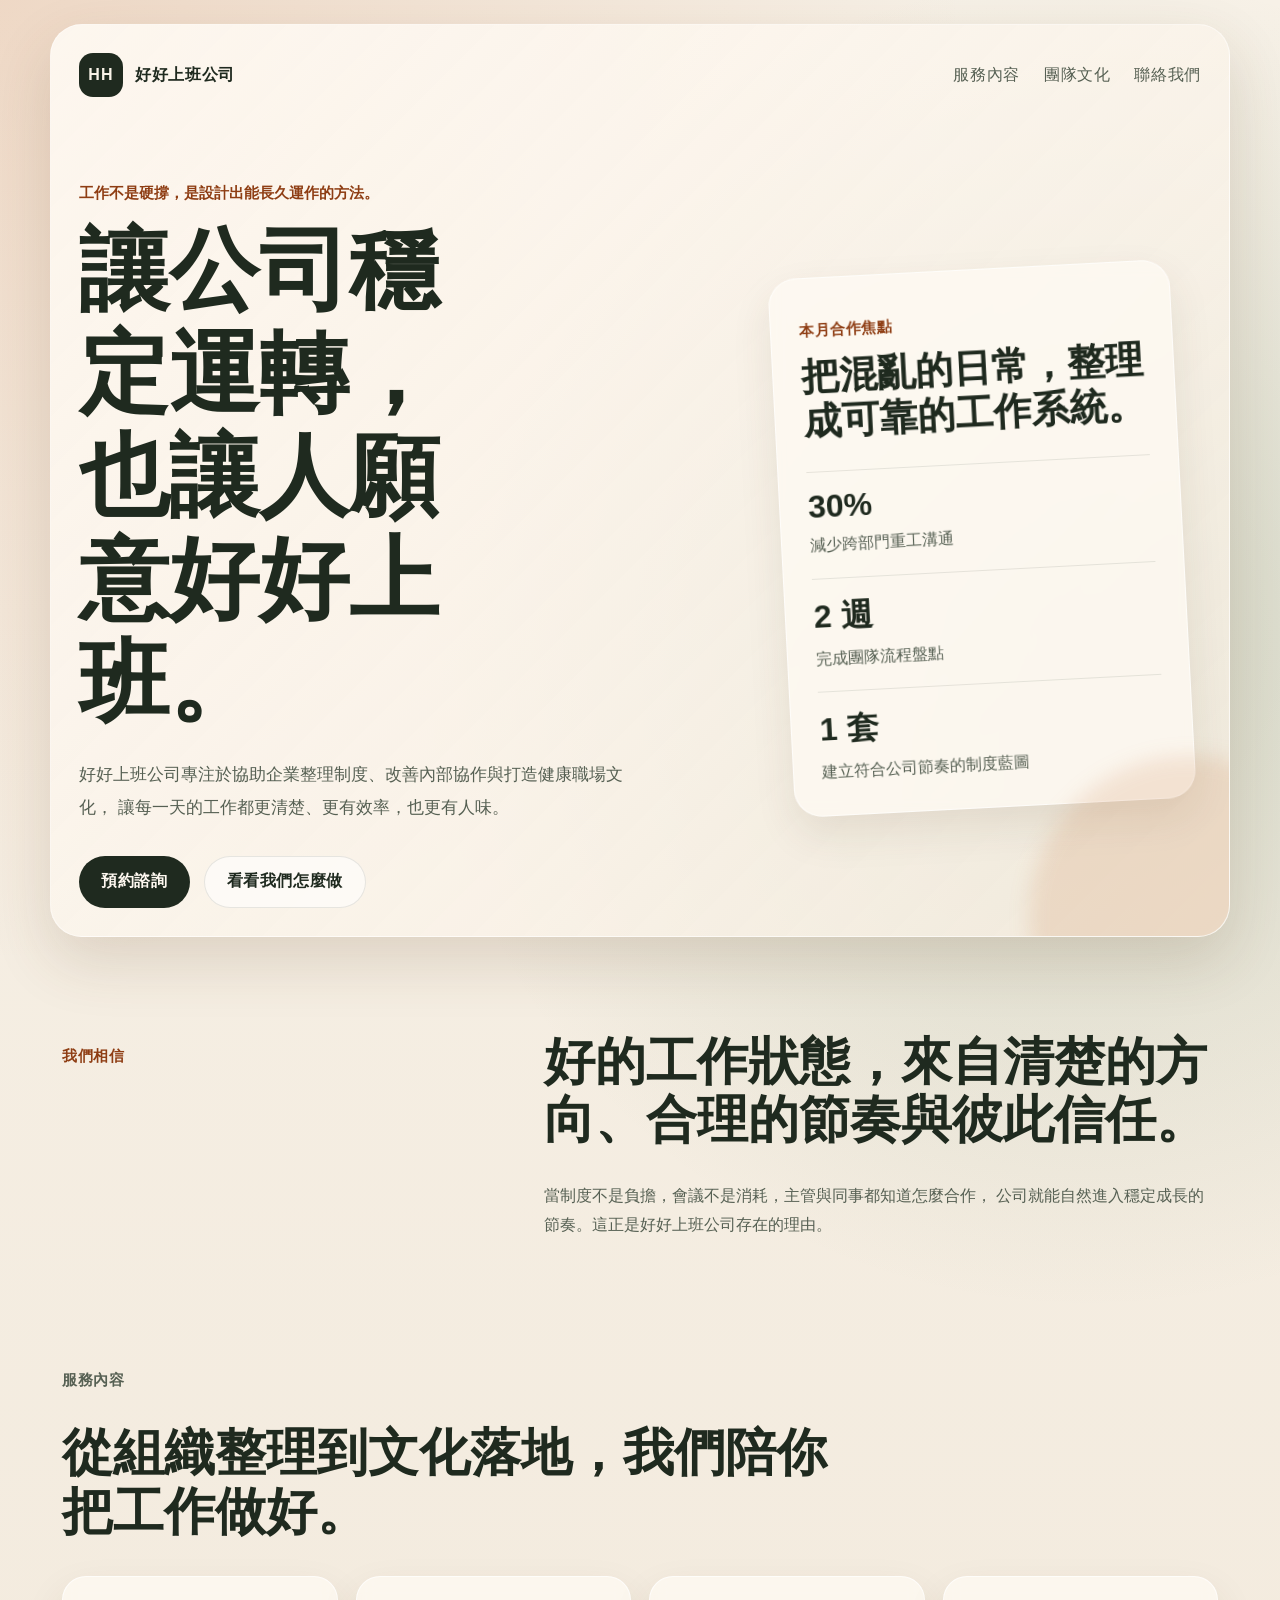
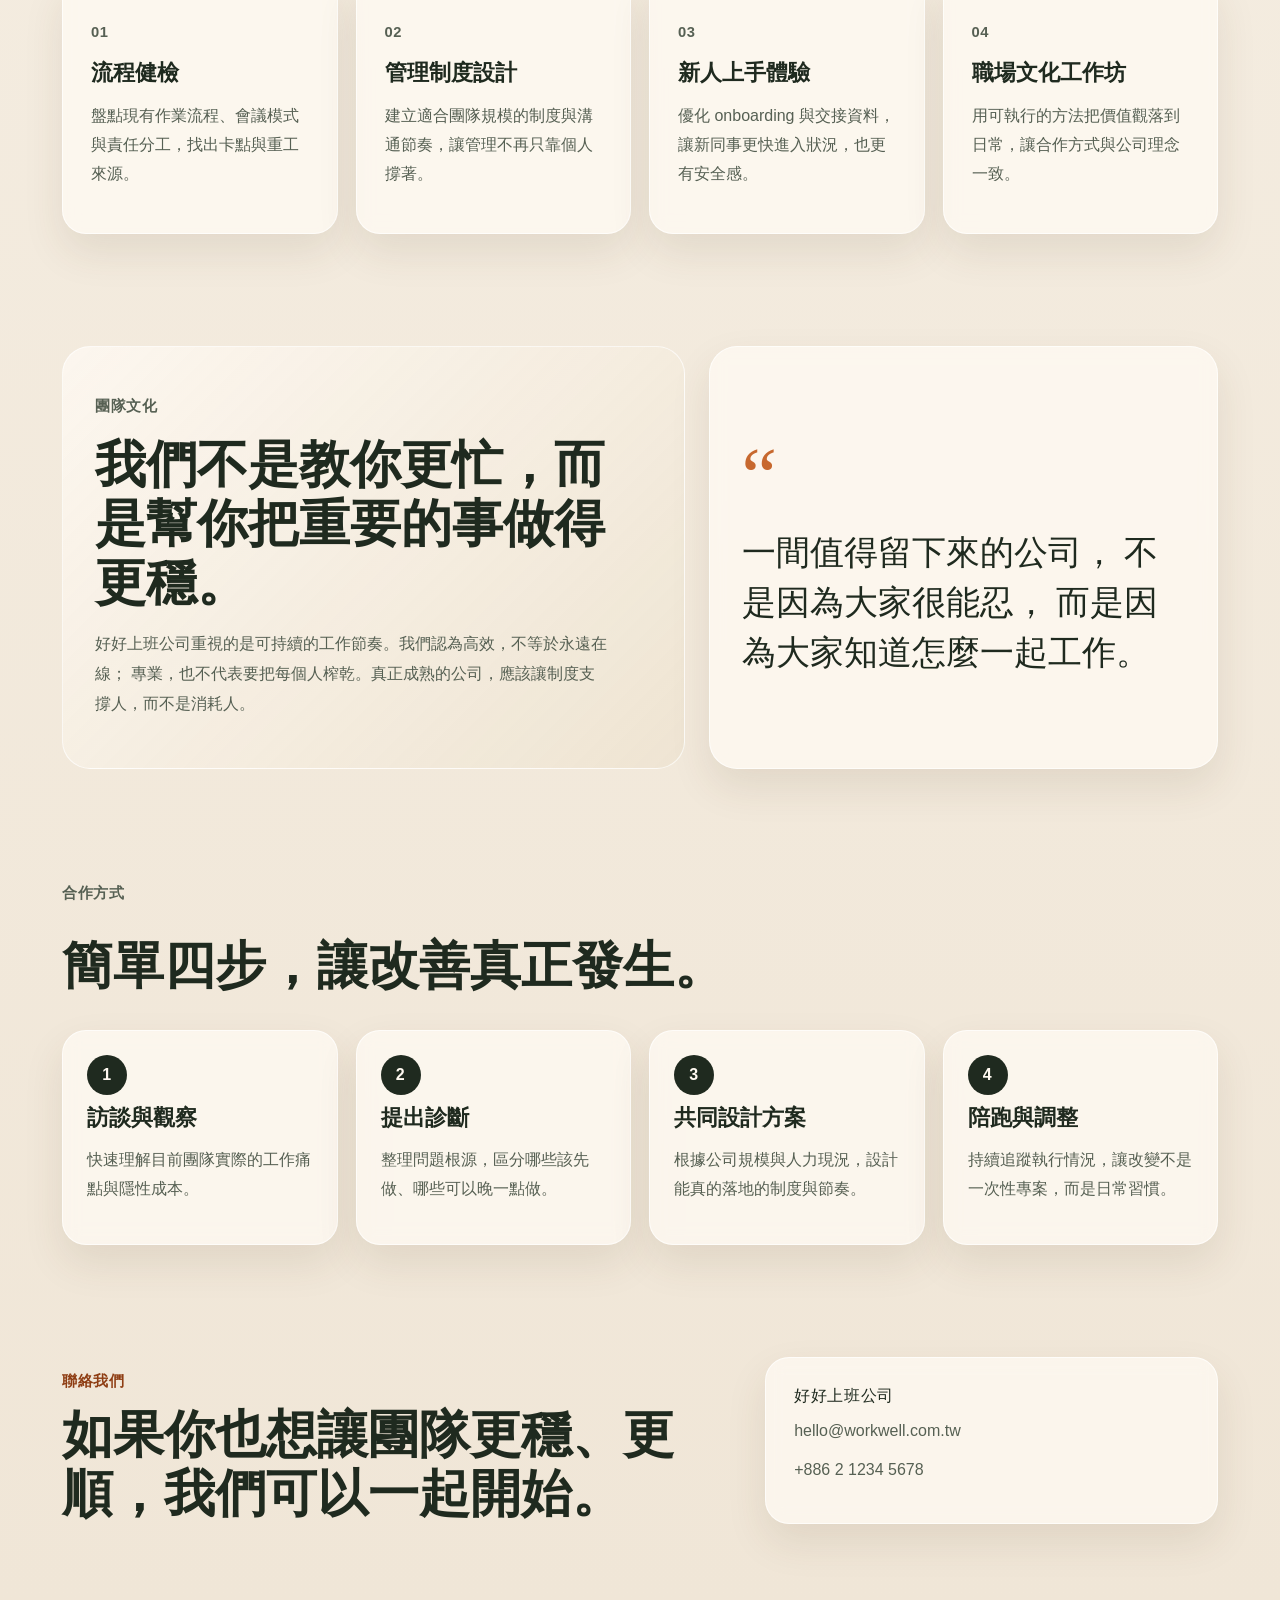
==== index.html @ 4775ba1b "Add company landing page" ====
<!DOCTYPE html>
<html lang="zh-Hant">
<head>
  <meta charset="UTF-8">
  <meta name="viewport" content="width=device-width, initial-scale=1.0">
  <title>好好上班公司</title>
  <meta
    name="description"
    content="好好上班公司是一間協助團隊建立穩定節奏、清楚流程與健康文化的工作設計公司。"
  >
  <link rel="stylesheet" href="styles.css">
</head>
<body>
  <div class="page-shell">
    <header class="hero">
      <nav class="topbar">
        <div class="brand">
          <span class="brand-mark">HH</span>
          <span class="brand-text">好好上班公司</span>
        </div>
        <div class="nav-links">
          <a href="#services">服務內容</a>
          <a href="#culture">團隊文化</a>
          <a href="#contact">聯絡我們</a>
        </div>
      </nav>

      <section class="hero-grid">
        <div class="hero-copy">
          <p class="eyebrow reveal">工作不是硬撐，是設計出能長久運作的方法。</p>
          <h1 class="reveal">讓公司穩定運轉，也讓人願意好好上班。</h1>
          <p class="hero-description reveal">
            好好上班公司專注於協助企業整理制度、改善內部協作與打造健康職場文化，
            讓每一天的工作都更清楚、更有效率，也更有人味。
          </p>
          <div class="hero-actions reveal">
            <a class="button button-primary" href="#contact">預約諮詢</a>
            <a class="button button-secondary" href="#services">看看我們怎麼做</a>
          </div>
        </div>

        <div class="hero-panel reveal">
          <div class="panel-card">
            <p class="panel-label">本月合作焦點</p>
            <h2>把混亂的日常，整理成可靠的工作系統。</h2>
            <ul class="metric-list">
              <li>
                <strong>30%</strong>
                <span>減少跨部門重工溝通</span>
              </li>
              <li>
                <strong>2 週</strong>
                <span>完成團隊流程盤點</span>
              </li>
              <li>
                <strong>1 套</strong>
                <span>建立符合公司節奏的制度藍圖</span>
              </li>
            </ul>
          </div>
        </div>
      </section>
    </header>

    <main>
      <section class="section intro reveal">
        <p class="section-tag">我們相信</p>
        <div class="section-heading">
          <h2>好的工作狀態，來自清楚的方向、合理的節奏與彼此信任。</h2>
          <p>
            當制度不是負擔，會議不是消耗，主管與同事都知道怎麼合作，
            公司就能自然進入穩定成長的節奏。這正是好好上班公司存在的理由。
          </p>
        </div>
      </section>

      <section class="section" id="services">
        <div class="section-heading reveal">
          <p class="section-tag">服務內容</p>
          <h2>從組織整理到文化落地，我們陪你把工作做好。</h2>
        </div>
        <div class="card-grid">
          <article class="info-card reveal">
            <p class="card-index">01</p>
            <h3>流程健檢</h3>
            <p>盤點現有作業流程、會議模式與責任分工，找出卡點與重工來源。</p>
          </article>
          <article class="info-card reveal">
            <p class="card-index">02</p>
            <h3>管理制度設計</h3>
            <p>建立適合團隊規模的制度與溝通節奏，讓管理不再只靠個人撐著。</p>
          </article>
          <article class="info-card reveal">
            <p class="card-index">03</p>
            <h3>新人上手體驗</h3>
            <p>優化 onboarding 與交接資料，讓新同事更快進入狀況，也更有安全感。</p>
          </article>
          <article class="info-card reveal">
            <p class="card-index">04</p>
            <h3>職場文化工作坊</h3>
            <p>用可執行的方法把價值觀落到日常，讓合作方式與公司理念一致。</p>
          </article>
        </div>
      </section>

      <section class="section feature-section" id="culture">
        <div class="feature-layout">
          <div class="feature-copy reveal">
            <p class="section-tag">團隊文化</p>
            <h2>我們不是教你更忙，而是幫你把重要的事做得更穩。</h2>
            <p>
              好好上班公司重視的是可持續的工作節奏。我們認為高效，不等於永遠在線；
              專業，也不代表要把每個人榨乾。真正成熟的公司，應該讓制度支撐人，而不是消耗人。
            </p>
          </div>
          <div class="quote-card reveal">
            <p class="quote-mark">“</p>
            <p class="quote-text">
              一間值得留下來的公司，
              不是因為大家很能忍，
              而是因為大家知道怎麼一起工作。
            </p>
          </div>
        </div>
      </section>

      <section class="section">
        <div class="section-heading reveal">
          <p class="section-tag">合作方式</p>
          <h2>簡單四步，讓改善真正發生。</h2>
        </div>
        <div class="timeline">
          <div class="timeline-item reveal">
            <span>1</span>
            <h3>訪談與觀察</h3>
            <p>快速理解目前團隊實際的工作痛點與隱性成本。</p>
          </div>
          <div class="timeline-item reveal">
            <span>2</span>
            <h3>提出診斷</h3>
            <p>整理問題根源，區分哪些該先做、哪些可以晚一點做。</p>
          </div>
          <div class="timeline-item reveal">
            <span>3</span>
            <h3>共同設計方案</h3>
            <p>根據公司規模與人力現況，設計能真的落地的制度與節奏。</p>
          </div>
          <div class="timeline-item reveal">
            <span>4</span>
            <h3>陪跑與調整</h3>
            <p>持續追蹤執行情況，讓改變不是一次性專案，而是日常習慣。</p>
          </div>
        </div>
      </section>
    </main>

    <footer class="footer reveal" id="contact">
      <div>
        <p class="section-tag">聯絡我們</p>
        <h2>如果你也想讓團隊更穩、更順，我們可以一起開始。</h2>
      </div>
      <div class="contact-card">
        <p>好好上班公司</p>
        <a href="mailto:hello@workwell.com.tw">hello@workwell.com.tw</a>
        <a href="tel:+886212345678">+886 2 1234 5678</a>
      </div>
    </footer>
  </div>

  <script src="script.js"></script>
</body>
</html>
---- styles.css ----
:root {
  --bg: #f5efe4;
  --bg-soft: #efe4d2;
  --surface: rgba(255, 251, 244, 0.72);
  --surface-strong: #fff9f1;
  --ink: #1f2a1f;
  --muted: #566053;
  --accent: #c7682e;
  --accent-deep: #8e3d13;
  --line: rgba(31, 42, 31, 0.1);
  --shadow: 0 24px 60px rgba(92, 62, 29, 0.16);
}

* {
  box-sizing: border-box;
}

html {
  scroll-behavior: smooth;
}

body {
  margin: 0;
  font-family: "Microsoft JhengHei", "PingFang TC", sans-serif;
  color: var(--ink);
  background:
    radial-gradient(circle at top left, rgba(199, 104, 46, 0.18), transparent 28%),
    radial-gradient(circle at 85% 20%, rgba(87, 125, 88, 0.22), transparent 24%),
    linear-gradient(180deg, #f7f1e7 0%, #f0e6d7 100%);
}

a {
  color: inherit;
  text-decoration: none;
}

.page-shell {
  width: min(1180px, calc(100% - 32px));
  margin: 24px auto;
}

.hero,
.section,
.footer {
  position: relative;
}

.hero {
  min-height: 100vh;
  padding: 28px;
  border: 1px solid rgba(255, 255, 255, 0.5);
  border-radius: 32px;
  background: linear-gradient(135deg, rgba(255, 250, 244, 0.88), rgba(247, 238, 225, 0.72));
  box-shadow: var(--shadow);
  overflow: hidden;
}

.hero::after {
  content: "";
  position: absolute;
  inset: auto -120px -140px auto;
  width: 320px;
  height: 320px;
  border-radius: 50%;
  background: rgba(199, 104, 46, 0.14);
  filter: blur(10px);
}

.topbar {
  display: flex;
  justify-content: space-between;
  align-items: center;
  gap: 16px;
  margin-bottom: 72px;
}

.brand {
  display: inline-flex;
  align-items: center;
  gap: 12px;
  font-weight: 800;
}

.brand-mark {
  display: inline-grid;
  place-items: center;
  width: 44px;
  height: 44px;
  border-radius: 14px;
  background: var(--ink);
  color: #f9f3e8;
  letter-spacing: 0.08em;
}

.brand-text,
.nav-links a,
.button,
.panel-label,
.section-tag,
.card-index,
.timeline-item span,
.contact-card p {
  letter-spacing: 0.04em;
}

.nav-links {
  display: inline-flex;
  gap: 24px;
  color: var(--muted);
  font-weight: 500;
}

.hero-grid {
  display: grid;
  grid-template-columns: minmax(0, 1.2fr) minmax(320px, 0.8fr);
  gap: 28px;
  align-items: center;
}

.eyebrow,
.section-tag,
.panel-label,
.card-index {
  color: var(--accent-deep);
  font-weight: 700;
  font-size: 0.92rem;
  text-transform: uppercase;
}

h1,
h2,
h3 {
  margin: 0;
  line-height: 1.15;
}

h1,
h2 {
  font-family: "PMingLiU", "Songti TC", serif;
}

h1 {
  max-width: 10ch;
  margin-top: 16px;
  font-size: clamp(3rem, 7vw, 5.8rem);
}

.hero-description {
  max-width: 34rem;
  margin: 24px 0 0;
  font-size: 1.08rem;
  line-height: 1.9;
  color: var(--muted);
}

.hero-actions {
  display: flex;
  flex-wrap: wrap;
  gap: 14px;
  margin-top: 32px;
}

.button {
  display: inline-flex;
  align-items: center;
  justify-content: center;
  min-height: 52px;
  padding: 0 22px;
  border-radius: 999px;
  font-weight: 700;
}

.button-primary {
  background: var(--ink);
  color: #fff9f1;
}

.button-secondary {
  border: 1px solid var(--line);
  background: rgba(255, 255, 255, 0.58);
}

.hero-panel {
  padding: 18px;
}

.panel-card,
.info-card,
.quote-card,
.contact-card,
.timeline-item {
  background: var(--surface);
  backdrop-filter: blur(8px);
  border: 1px solid rgba(255, 255, 255, 0.7);
  box-shadow: 0 18px 40px rgba(77, 55, 29, 0.1);
}

.panel-card {
  padding: 28px;
  border-radius: 28px;
  transform: rotate(-3deg);
}

.panel-card h2 {
  margin-top: 10px;
  font-size: clamp(1.8rem, 3vw, 2.5rem);
}

.metric-list {
  display: grid;
  gap: 18px;
  margin: 28px 0 0;
  padding: 0;
  list-style: none;
}

.metric-list li {
  display: grid;
  gap: 6px;
  padding-top: 16px;
  border-top: 1px solid var(--line);
}

.metric-list strong {
  font-size: 2rem;
}

.metric-list span,
.section-heading p,
.info-card p,
.timeline-item p,
.contact-card a {
  color: var(--muted);
  line-height: 1.8;
}

.section {
  padding: 96px 12px 0;
}

.intro {
  display: grid;
  grid-template-columns: 0.8fr 1.2fr;
  gap: 32px;
  align-items: start;
}

.section-heading {
  display: grid;
  gap: 16px;
  max-width: 780px;
}

.section-heading h2,
.feature-copy h2,
.footer h2 {
  font-size: clamp(2rem, 4vw, 3.4rem);
}

.card-grid {
  display: grid;
  grid-template-columns: repeat(4, minmax(0, 1fr));
  gap: 18px;
  margin-top: 34px;
}

.info-card {
  padding: 28px;
  border-radius: 24px;
}

.info-card h3,
.timeline-item h3 {
  margin: 10px 0 12px;
  font-size: 1.4rem;
}

.feature-section {
  padding-top: 112px;
}

.feature-layout {
  display: grid;
  grid-template-columns: 1.1fr 0.9fr;
  gap: 24px;
  align-items: stretch;
}

.feature-copy,
.quote-card {
  padding: 32px;
  border-radius: 28px;
}

.feature-copy {
  background: linear-gradient(135deg, rgba(255, 250, 244, 0.76), rgba(238, 228, 210, 0.96));
  border: 1px solid rgba(255, 255, 255, 0.7);
}

.feature-copy p {
  max-width: 32rem;
  color: var(--muted);
  line-height: 1.9;
}

.quote-card {
  display: flex;
  flex-direction: column;
  justify-content: center;
}

.quote-mark {
  margin: 0;
  font-family: "PMingLiU", "Songti TC", serif;
  font-size: 5rem;
  line-height: 1;
  color: var(--accent);
}

.quote-text {
  margin: 12px 0 0;
  font-family: "PMingLiU", "Songti TC", serif;
  font-size: clamp(1.4rem, 3vw, 2.1rem);
  line-height: 1.5;
}

.timeline {
  display: grid;
  grid-template-columns: repeat(4, minmax(0, 1fr));
  gap: 18px;
  margin-top: 34px;
}

.timeline-item {
  padding: 24px;
  border-radius: 24px;
}

.timeline-item span {
  display: inline-grid;
  place-items: center;
  width: 40px;
  height: 40px;
  border-radius: 50%;
  background: var(--ink);
  color: #fff9f1;
  font-weight: 800;
}

.footer {
  display: grid;
  grid-template-columns: 1.2fr 0.8fr;
  gap: 24px;
  align-items: end;
  padding: 112px 12px 56px;
}

.contact-card {
  padding: 28px;
  border-radius: 24px;
}

.contact-card p,
.contact-card a {
  display: block;
  margin: 0 0 10px;
}

.reveal {
  opacity: 0;
  transform: translateY(24px);
  transition: opacity 0.7s ease, transform 0.7s ease;
}

.reveal.is-visible {
  opacity: 1;
  transform: translateY(0);
}

@media (max-width: 980px) {
  .hero-grid,
  .intro,
  .feature-layout,
  .footer,
  .card-grid,
  .timeline {
    grid-template-columns: 1fr;
  }

  .hero {
    min-height: auto;
  }

  .panel-card {
    transform: none;
  }
}

@media (max-width: 640px) {
  .page-shell {
    width: min(100% - 20px, 1180px);
    margin: 10px auto;
  }

  .hero {
    padding: 20px;
    border-radius: 24px;
  }

  .topbar {
    flex-direction: column;
    align-items: flex-start;
    margin-bottom: 48px;
  }

  .nav-links {
    flex-wrap: wrap;
    gap: 14px;
  }

  .section,
  .footer {
    padding-top: 72px;
  }

  .feature-copy,
  .quote-card,
  .info-card,
  .timeline-item,
  .contact-card,
  .panel-card {
    padding: 22px;
  }
}
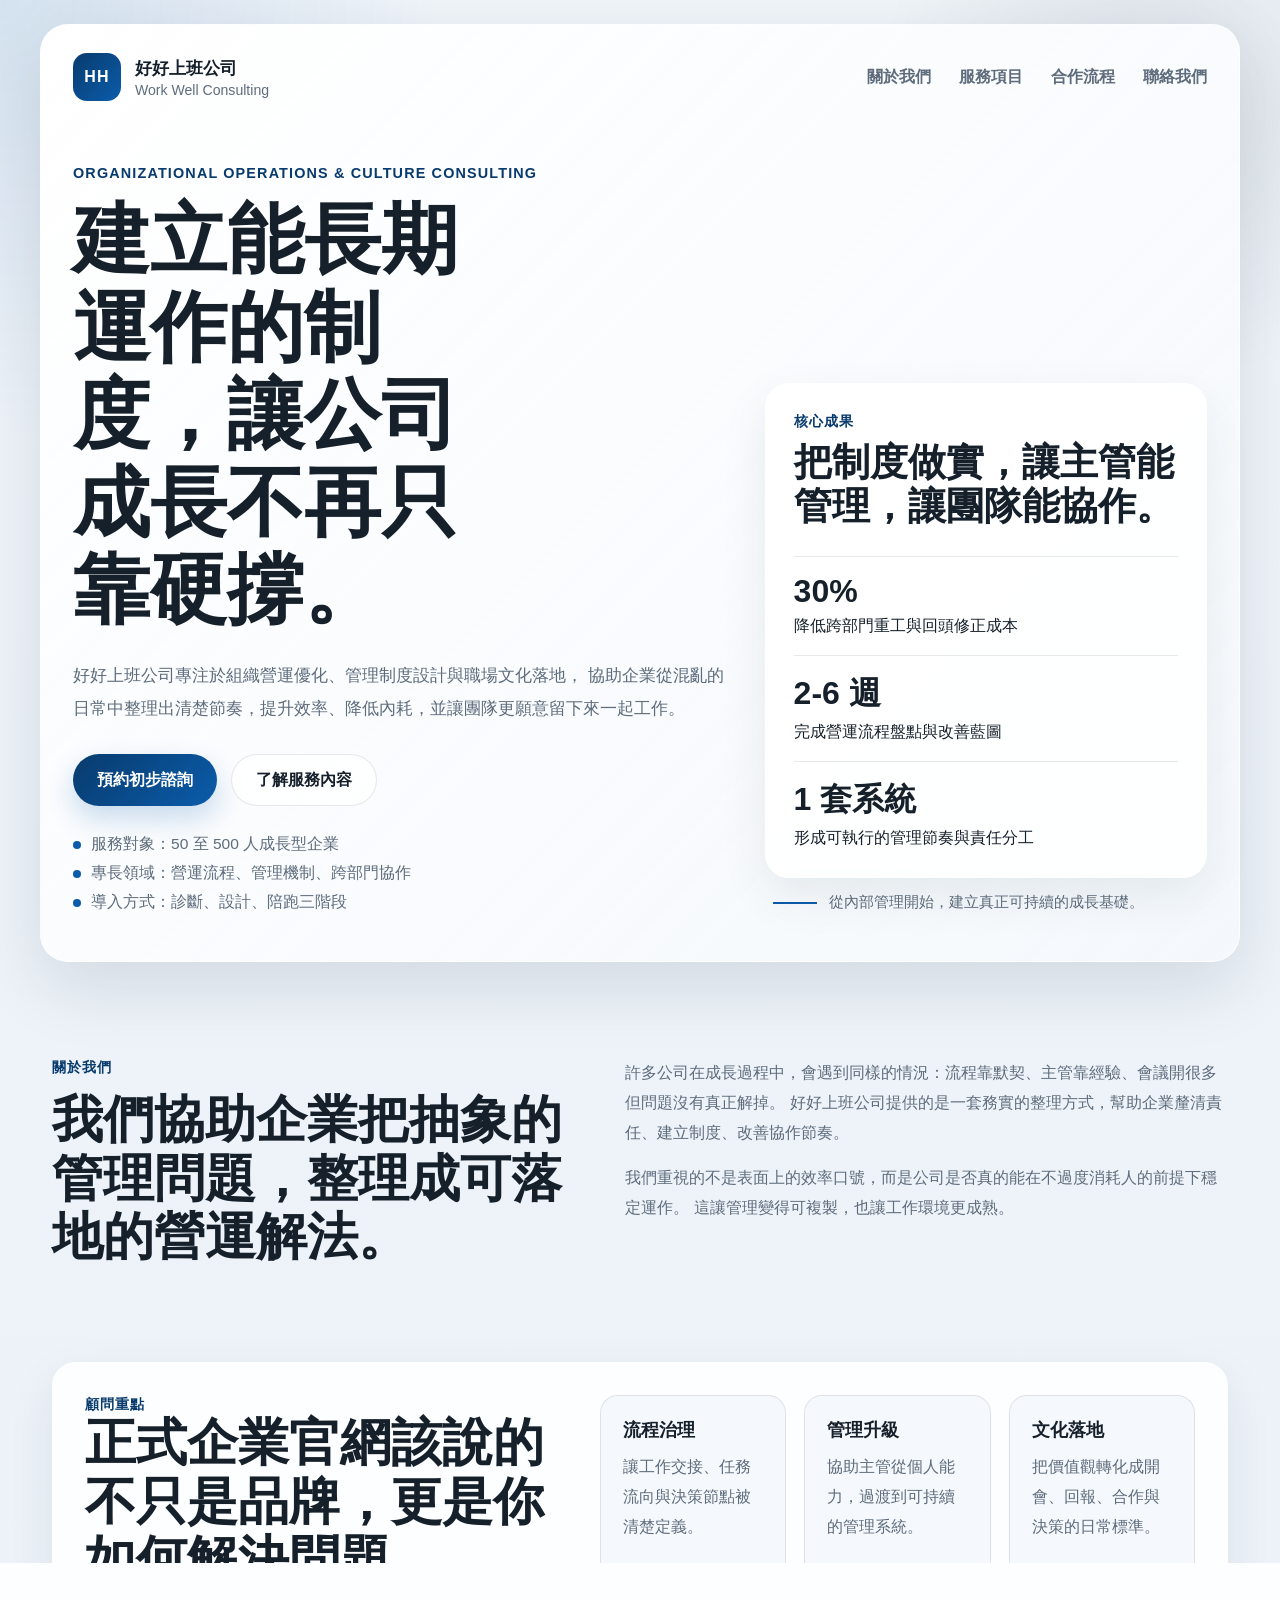
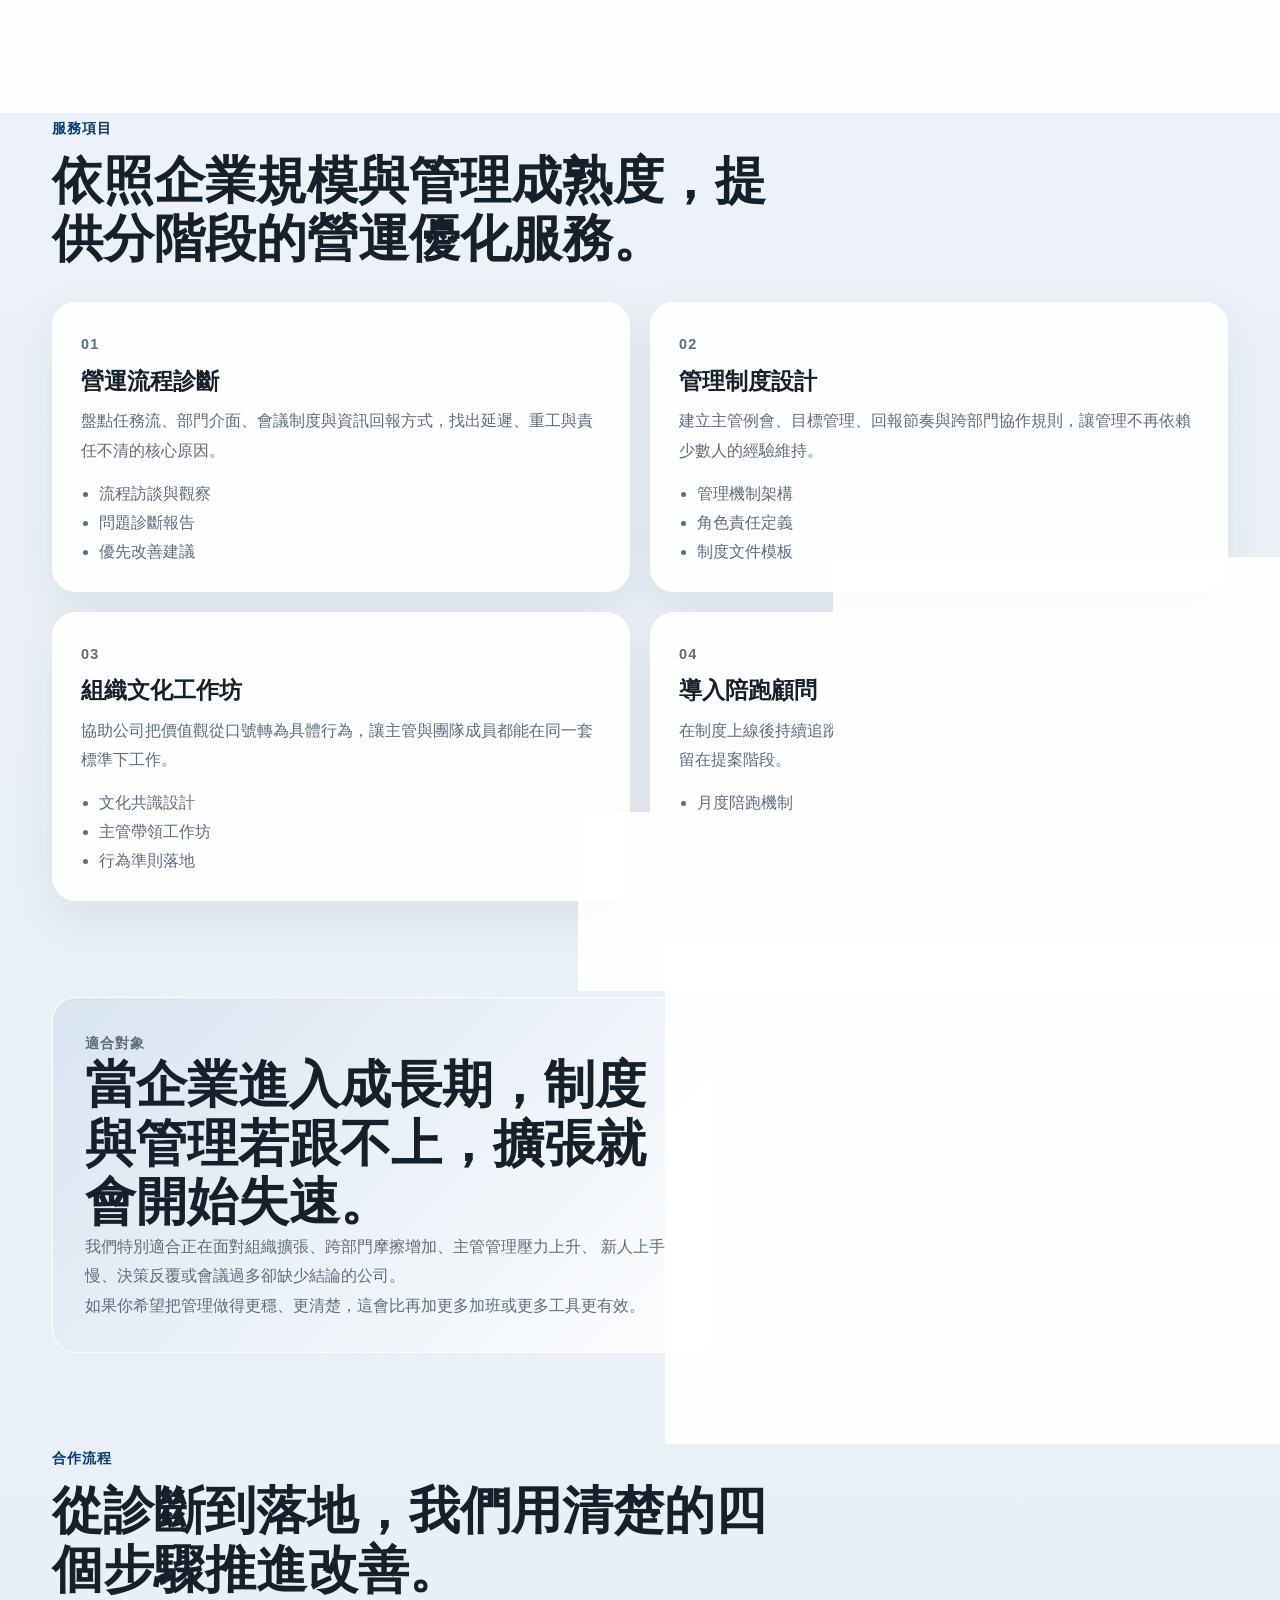
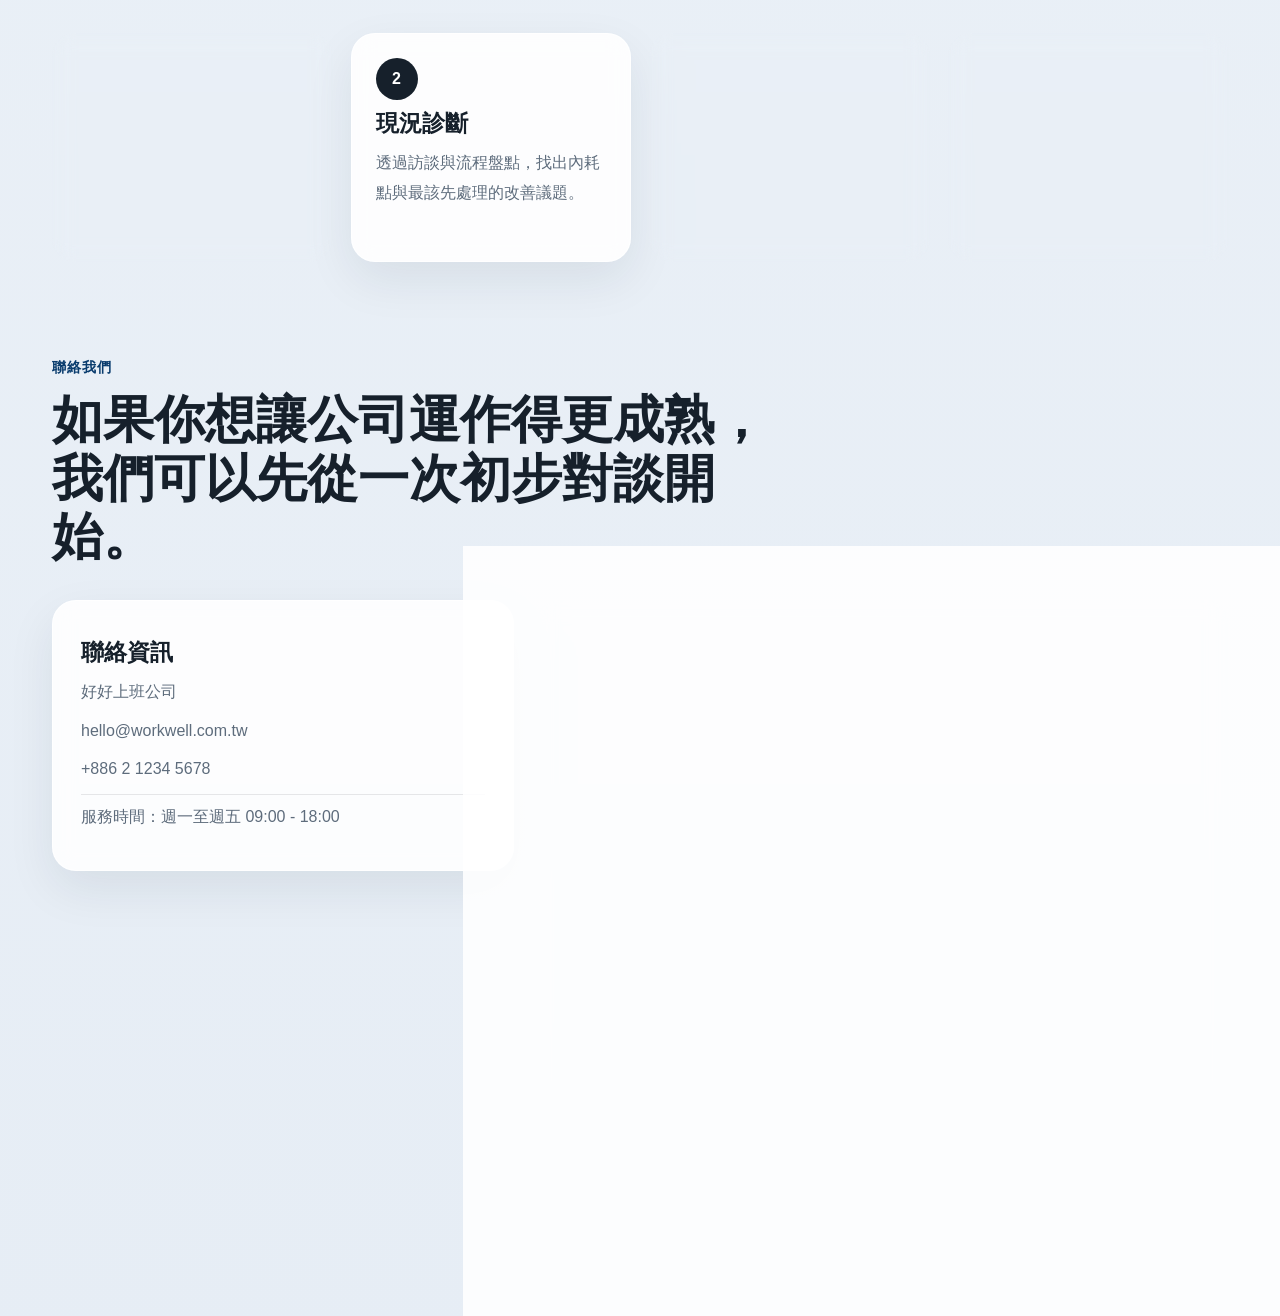
==== commit c507827d: "Refresh corporate site design and add contact form" ====
--- a/index.html
+++ b/index.html
@@ -3,168 +3,279 @@
 <head>
   <meta charset="UTF-8">
   <meta name="viewport" content="width=device-width, initial-scale=1.0">
-  <title>好好上班公司</title>
+  <title>好好上班公司 | 組織營運與職場文化顧問</title>
   <meta
     name="description"
-    content="好好上班公司是一間協助團隊建立穩定節奏、清楚流程與健康文化的工作設計公司。"
+    content="好好上班公司協助企業優化流程管理、主管制度與職場文化，建立穩定、清楚且可持續成長的工作系統。"
   >
   <link rel="stylesheet" href="styles.css">
 </head>
 <body>
+  <div class="site-bg"></div>
   <div class="page-shell">
     <header class="hero">
       <nav class="topbar">
-        <div class="brand">
+        <a class="brand" href="#top" aria-label="好好上班公司首頁">
           <span class="brand-mark">HH</span>
-          <span class="brand-text">好好上班公司</span>
-        </div>
+          <span class="brand-group">
+            <strong>好好上班公司</strong>
+            <span>Work Well Consulting</span>
+          </span>
+        </a>
         <div class="nav-links">
-          <a href="#services">服務內容</a>
-          <a href="#culture">團隊文化</a>
+          <a href="#about">關於我們</a>
+          <a href="#services">服務項目</a>
+          <a href="#approach">合作流程</a>
           <a href="#contact">聯絡我們</a>
         </div>
       </nav>
 
-      <section class="hero-grid">
+      <section class="hero-grid" id="top">
         <div class="hero-copy">
-          <p class="eyebrow reveal">工作不是硬撐，是設計出能長久運作的方法。</p>
-          <h1 class="reveal">讓公司穩定運轉，也讓人願意好好上班。</h1>
+          <p class="eyebrow reveal">Organizational Operations & Culture Consulting</p>
+          <h1 class="reveal">建立能長期運作的制度，讓公司成長不再只靠硬撐。</h1>
           <p class="hero-description reveal">
-            好好上班公司專注於協助企業整理制度、改善內部協作與打造健康職場文化，
-            讓每一天的工作都更清楚、更有效率，也更有人味。
+            好好上班公司專注於組織營運優化、管理制度設計與職場文化落地，
+            協助企業從混亂的日常中整理出清楚節奏，提升效率、降低內耗，並讓團隊更願意留下來一起工作。
           </p>
           <div class="hero-actions reveal">
-            <a class="button button-primary" href="#contact">預約諮詢</a>
-            <a class="button button-secondary" href="#services">看看我們怎麼做</a>
-          </div>
-        </div>
-
-        <div class="hero-panel reveal">
+            <a class="button button-primary" href="#contact">預約初步諮詢</a>
+            <a class="button button-secondary" href="#services">了解服務內容</a>
+          </div>
+          <ul class="hero-highlights reveal">
+            <li>服務對象：50 至 500 人成長型企業</li>
+            <li>專長領域：營運流程、管理機制、跨部門協作</li>
+            <li>導入方式：診斷、設計、陪跑三階段</li>
+          </ul>
+        </div>
+
+        <aside class="hero-panel reveal" aria-label="關鍵成果">
           <div class="panel-card">
-            <p class="panel-label">本月合作焦點</p>
-            <h2>把混亂的日常，整理成可靠的工作系統。</h2>
-            <ul class="metric-list">
-              <li>
+            <p class="panel-label">核心成果</p>
+            <h2>把制度做實，讓主管能管理，讓團隊能協作。</h2>
+            <div class="metric-list">
+              <div>
                 <strong>30%</strong>
-                <span>減少跨部門重工溝通</span>
-              </li>
-              <li>
-                <strong>2 週</strong>
-                <span>完成團隊流程盤點</span>
-              </li>
-              <li>
-                <strong>1 套</strong>
-                <span>建立符合公司節奏的制度藍圖</span>
-              </li>
-            </ul>
-          </div>
-        </div>
+                <span>降低跨部門重工與回頭修正成本</span>
+              </div>
+              <div>
+                <strong>2-6 週</strong>
+                <span>完成營運流程盤點與改善藍圖</span>
+              </div>
+              <div>
+                <strong>1 套系統</strong>
+                <span>形成可執行的管理節奏與責任分工</span>
+              </div>
+            </div>
+          </div>
+          <div class="panel-note">
+            <span></span>
+            <p>從內部管理開始，建立真正可持續的成長基礎。</p>
+          </div>
+        </aside>
       </section>
     </header>
 
     <main>
-      <section class="section intro reveal">
-        <p class="section-tag">我們相信</p>
-        <div class="section-heading">
-          <h2>好的工作狀態，來自清楚的方向、合理的節奏與彼此信任。</h2>
+      <section class="section intro" id="about">
+        <div class="section-heading reveal">
+          <p class="section-tag">關於我們</p>
+          <h2>我們協助企業把抽象的管理問題，整理成可落地的營運解法。</h2>
+        </div>
+        <div class="intro-copy reveal">
           <p>
-            當制度不是負擔，會議不是消耗，主管與同事都知道怎麼合作，
-            公司就能自然進入穩定成長的節奏。這正是好好上班公司存在的理由。
+            許多公司在成長過程中，會遇到同樣的情況：流程靠默契、主管靠經驗、會議開很多但問題沒有真正解掉。
+            好好上班公司提供的是一套務實的整理方式，幫助企業釐清責任、建立制度、改善協作節奏。
           </p>
+          <p>
+            我們重視的不是表面上的效率口號，而是公司是否真的能在不過度消耗人的前提下穩定運作。
+            這讓管理變得可複製，也讓工作環境更成熟。
+          </p>
+        </div>
+      </section>
+
+      <section class="section stats-section reveal">
+        <div class="stats-card">
+          <div>
+            <p class="section-tag">顧問重點</p>
+            <h2>正式企業官網該說的不只是品牌，更是你如何解決問題。</h2>
+          </div>
+          <div class="stats-grid">
+            <article>
+              <strong>流程治理</strong>
+              <p>讓工作交接、任務流向與決策節點被清楚定義。</p>
+            </article>
+            <article>
+              <strong>管理升級</strong>
+              <p>協助主管從個人能力，過渡到可持續的管理系統。</p>
+            </article>
+            <article>
+              <strong>文化落地</strong>
+              <p>把價值觀轉化成開會、回報、合作與決策的日常標準。</p>
+            </article>
+          </div>
         </div>
       </section>
 
       <section class="section" id="services">
         <div class="section-heading reveal">
-          <p class="section-tag">服務內容</p>
-          <h2>從組織整理到文化落地，我們陪你把工作做好。</h2>
-        </div>
-        <div class="card-grid">
-          <article class="info-card reveal">
+          <p class="section-tag">服務項目</p>
+          <h2>依照企業規模與管理成熟度，提供分階段的營運優化服務。</h2>
+        </div>
+        <div class="service-grid">
+          <article class="service-card reveal">
             <p class="card-index">01</p>
-            <h3>流程健檢</h3>
-            <p>盤點現有作業流程、會議模式與責任分工，找出卡點與重工來源。</p>
-          </article>
-          <article class="info-card reveal">
+            <h3>營運流程診斷</h3>
+            <p>盤點任務流、部門介面、會議制度與資訊回報方式，找出延遲、重工與責任不清的核心原因。</p>
+            <ul>
+              <li>流程訪談與觀察</li>
+              <li>問題診斷報告</li>
+              <li>優先改善建議</li>
+            </ul>
+          </article>
+          <article class="service-card reveal">
             <p class="card-index">02</p>
             <h3>管理制度設計</h3>
-            <p>建立適合團隊規模的制度與溝通節奏，讓管理不再只靠個人撐著。</p>
-          </article>
-          <article class="info-card reveal">
+            <p>建立主管例會、目標管理、回報節奏與跨部門協作規則，讓管理不再依賴少數人的經驗維持。</p>
+            <ul>
+              <li>管理機制架構</li>
+              <li>角色責任定義</li>
+              <li>制度文件模板</li>
+            </ul>
+          </article>
+          <article class="service-card reveal">
             <p class="card-index">03</p>
-            <h3>新人上手體驗</h3>
-            <p>優化 onboarding 與交接資料，讓新同事更快進入狀況，也更有安全感。</p>
-          </article>
-          <article class="info-card reveal">
+            <h3>組織文化工作坊</h3>
+            <p>協助公司把價值觀從口號轉為具體行為，讓主管與團隊成員都能在同一套標準下工作。</p>
+            <ul>
+              <li>文化共識設計</li>
+              <li>主管帶領工作坊</li>
+              <li>行為準則落地</li>
+            </ul>
+          </article>
+          <article class="service-card reveal">
             <p class="card-index">04</p>
-            <h3>職場文化工作坊</h3>
-            <p>用可執行的方法把價值觀落到日常，讓合作方式與公司理念一致。</p>
-          </article>
-        </div>
-      </section>
-
-      <section class="section feature-section" id="culture">
-        <div class="feature-layout">
-          <div class="feature-copy reveal">
-            <p class="section-tag">團隊文化</p>
-            <h2>我們不是教你更忙，而是幫你把重要的事做得更穩。</h2>
+            <h3>導入陪跑顧問</h3>
+            <p>在制度上線後持續追蹤執行狀況，協助團隊修正實作落差，避免改善只停留在提案階段。</p>
+            <ul>
+              <li>月度陪跑機制</li>
+              <li>執行追蹤檢視</li>
+              <li>改善方案迭代</li>
+            </ul>
+          </article>
+        </div>
+      </section>
+
+      <section class="section leadership-section">
+        <div class="leadership-layout">
+          <div class="leadership-copy reveal">
+            <p class="section-tag">適合對象</p>
+            <h2>當企業進入成長期，制度與管理若跟不上，擴張就會開始失速。</h2>
             <p>
-              好好上班公司重視的是可持續的工作節奏。我們認為高效，不等於永遠在線；
-              專業，也不代表要把每個人榨乾。真正成熟的公司，應該讓制度支撐人，而不是消耗人。
+              我們特別適合正在面對組織擴張、跨部門摩擦增加、主管管理壓力上升、
+              新人上手慢、決策反覆或會議過多卻缺少結論的公司。
+            </p>
+            <p>
+              如果你希望把管理做得更穩、更清楚，這會比再加更多加班或更多工具更有效。
             </p>
           </div>
           <div class="quote-card reveal">
             <p class="quote-mark">“</p>
-            <p class="quote-text">
-              一間值得留下來的公司，
-              不是因為大家很能忍，
-              而是因為大家知道怎麼一起工作。
-            </p>
-          </div>
-        </div>
-      </section>
-
-      <section class="section">
-        <div class="section-heading reveal">
-          <p class="section-tag">合作方式</p>
-          <h2>簡單四步，讓改善真正發生。</h2>
+            <p class="quote-text">好的公司，不只是有人很努力，而是整個系統能讓努力被放大。</p>
+          </div>
+        </div>
+      </section>
+
+      <section class="section" id="approach">
+        <div class="section-heading reveal">
+          <p class="section-tag">合作流程</p>
+          <h2>從診斷到落地，我們用清楚的四個步驟推進改善。</h2>
         </div>
         <div class="timeline">
-          <div class="timeline-item reveal">
+          <article class="timeline-item reveal">
             <span>1</span>
-            <h3>訪談與觀察</h3>
-            <p>快速理解目前團隊實際的工作痛點與隱性成本。</p>
-          </div>
-          <div class="timeline-item reveal">
+            <h3>需求訪談</h3>
+            <p>先理解公司目前面臨的管理痛點、組織結構與關鍵目標。</p>
+          </article>
+          <article class="timeline-item reveal">
             <span>2</span>
-            <h3>提出診斷</h3>
-            <p>整理問題根源，區分哪些該先做、哪些可以晚一點做。</p>
-          </div>
-          <div class="timeline-item reveal">
+            <h3>現況診斷</h3>
+            <p>透過訪談與流程盤點，找出內耗點與最該先處理的改善議題。</p>
+          </article>
+          <article class="timeline-item reveal">
             <span>3</span>
-            <h3>共同設計方案</h3>
-            <p>根據公司規模與人力現況，設計能真的落地的制度與節奏。</p>
-          </div>
-          <div class="timeline-item reveal">
+            <h3>制度設計</h3>
+            <p>根據企業規模與團隊成熟度，設計可執行的工作節奏與管理機制。</p>
+          </article>
+          <article class="timeline-item reveal">
             <span>4</span>
-            <h3>陪跑與調整</h3>
-            <p>持續追蹤執行情況，讓改變不是一次性專案，而是日常習慣。</p>
-          </div>
+            <h3>陪跑導入</h3>
+            <p>持續追蹤執行成效，修正落地過程中的偏差，直到制度真正被用起來。</p>
+          </article>
+        </div>
+      </section>
+
+      <section class="section contact-section" id="contact">
+        <div class="section-heading reveal">
+          <p class="section-tag">聯絡我們</p>
+          <h2>如果你想讓公司運作得更成熟，我們可以先從一次初步對談開始。</h2>
+        </div>
+        <div class="contact-layout">
+          <div class="contact-card reveal">
+            <h3>聯絡資訊</h3>
+            <p>好好上班公司</p>
+            <a href="mailto:hello@workwell.com.tw">hello@workwell.com.tw</a>
+            <a href="tel:+886212345678">+886 2 1234 5678</a>
+            <p class="contact-note">服務時間：週一至週五 09:00 - 18:00</p>
+          </div>
+
+          <form class="contact-form reveal" id="contact-form">
+            <div class="form-row">
+              <label for="name">聯絡人姓名</label>
+              <input id="name" name="name" type="text" placeholder="請輸入姓名" required>
+            </div>
+            <div class="form-row">
+              <label for="company">公司名稱</label>
+              <input id="company" name="company" type="text" placeholder="請輸入公司名稱" required>
+            </div>
+            <div class="form-row two-up">
+              <div>
+                <label for="email">電子郵件</label>
+                <input id="email" name="email" type="email" placeholder="name@company.com" required>
+              </div>
+              <div>
+                <label for="phone">聯絡電話</label>
+                <input id="phone" name="phone" type="tel" placeholder="09xx-xxx-xxx">
+              </div>
+            </div>
+            <div class="form-row">
+              <label for="topic">需求類型</label>
+              <select id="topic" name="topic" required>
+                <option value="">請選擇需求</option>
+                <option value="營運流程診斷">營運流程診斷</option>
+                <option value="管理制度設計">管理制度設計</option>
+                <option value="文化工作坊">文化工作坊</option>
+                <option value="導入陪跑顧問">導入陪跑顧問</option>
+              </select>
+            </div>
+            <div class="form-row">
+              <label for="message">需求說明</label>
+              <textarea
+                id="message"
+                name="message"
+                rows="6"
+                placeholder="請簡單描述目前遇到的狀況、團隊規模或想改善的問題"
+                required
+              ></textarea>
+            </div>
+            <div class="form-actions">
+              <button class="button button-primary" type="submit">送出聯絡需求</button>
+              <p id="form-status">送出後會開啟你的 Email 草稿，方便你立即寄出。</p>
+            </div>
+          </form>
         </div>
       </section>
     </main>
-
-    <footer class="footer reveal" id="contact">
-      <div>
-        <p class="section-tag">聯絡我們</p>
-        <h2>如果你也想讓團隊更穩、更順，我們可以一起開始。</h2>
-      </div>
-      <div class="contact-card">
-        <p>好好上班公司</p>
-        <a href="mailto:hello@workwell.com.tw">hello@workwell.com.tw</a>
-        <a href="tel:+886212345678">+886 2 1234 5678</a>
-      </div>
-    </footer>
   </div>
 
   <script src="script.js"></script>
--- a/styles.css
+++ b/styles.css
@@ -1,14 +1,16 @@
 :root {
-  --bg: #f5efe4;
-  --bg-soft: #efe4d2;
-  --surface: rgba(255, 251, 244, 0.72);
-  --surface-strong: #fff9f1;
-  --ink: #1f2a1f;
-  --muted: #566053;
-  --accent: #c7682e;
-  --accent-deep: #8e3d13;
-  --line: rgba(31, 42, 31, 0.1);
-  --shadow: 0 24px 60px rgba(92, 62, 29, 0.16);
+  --bg: #eef2f6;
+  --bg-deep: #dfe7ef;
+  --surface: rgba(255, 255, 255, 0.88);
+  --surface-strong: #ffffff;
+  --ink: #16202b;
+  --muted: #5e6c7c;
+  --line: rgba(22, 32, 43, 0.1);
+  --line-strong: rgba(22, 32, 43, 0.16);
+  --accent: #0b5cab;
+  --accent-deep: #083b6d;
+  --success: #1f7a4c;
+  --shadow: 0 24px 70px rgba(11, 31, 53, 0.12);
 }
 
 * {
@@ -21,12 +23,22 @@
 
 body {
   margin: 0;
-  font-family: "Microsoft JhengHei", "PingFang TC", sans-serif;
   color: var(--ink);
+  font-family: "Segoe UI", "Microsoft JhengHei", sans-serif;
   background:
-    radial-gradient(circle at top left, rgba(199, 104, 46, 0.18), transparent 28%),
-    radial-gradient(circle at 85% 20%, rgba(87, 125, 88, 0.22), transparent 24%),
-    linear-gradient(180deg, #f7f1e7 0%, #f0e6d7 100%);
+    linear-gradient(180deg, rgba(240, 245, 250, 0.9), rgba(230, 237, 245, 0.98)),
+    var(--bg);
+}
+
+body::before {
+  content: "";
+  position: fixed;
+  inset: 0;
+  pointer-events: none;
+  background:
+    radial-gradient(circle at top left, rgba(11, 92, 171, 0.12), transparent 28%),
+    radial-gradient(circle at 90% 12%, rgba(22, 32, 43, 0.09), transparent 20%);
+  z-index: -2;
 }
 
 a {
@@ -34,96 +46,138 @@
   text-decoration: none;
 }
 
+button,
+input,
+textarea,
+select {
+  font: inherit;
+}
+
+.site-bg {
+  position: fixed;
+  inset: 0;
+  pointer-events: none;
+  z-index: -1;
+  background-image:
+    linear-gradient(rgba(255, 255, 255, 0.08) 1px, transparent 1px),
+    linear-gradient(90deg, rgba(255, 255, 255, 0.08) 1px, transparent 1px);
+  background-size: 28px 28px;
+  mask-image: linear-gradient(180deg, rgba(0, 0, 0, 0.45), transparent 80%);
+}
+
 .page-shell {
-  width: min(1180px, calc(100% - 32px));
-  margin: 24px auto;
-}
-
-.hero,
-.section,
-.footer {
-  position: relative;
+  width: min(1200px, calc(100% - 40px));
+  margin: 24px auto 48px;
 }
 
 .hero {
-  min-height: 100vh;
-  padding: 28px;
-  border: 1px solid rgba(255, 255, 255, 0.5);
-  border-radius: 32px;
-  background: linear-gradient(135deg, rgba(255, 250, 244, 0.88), rgba(247, 238, 225, 0.72));
+  padding: 28px 32px 48px;
+  border: 1px solid rgba(255, 255, 255, 0.7);
+  border-radius: 28px;
+  background:
+    linear-gradient(135deg, rgba(255, 255, 255, 0.94), rgba(242, 247, 252, 0.8)),
+    var(--surface);
   box-shadow: var(--shadow);
-  overflow: hidden;
-}
-
-.hero::after {
-  content: "";
-  position: absolute;
-  inset: auto -120px -140px auto;
-  width: 320px;
-  height: 320px;
-  border-radius: 50%;
-  background: rgba(199, 104, 46, 0.14);
-  filter: blur(10px);
 }
 
 .topbar {
   display: flex;
   justify-content: space-between;
   align-items: center;
-  gap: 16px;
-  margin-bottom: 72px;
+  gap: 24px;
 }
 
 .brand {
   display: inline-flex;
   align-items: center;
-  gap: 12px;
-  font-weight: 800;
+  gap: 14px;
 }
 
 .brand-mark {
   display: inline-grid;
   place-items: center;
-  width: 44px;
-  height: 44px;
+  width: 48px;
+  height: 48px;
   border-radius: 14px;
-  background: var(--ink);
-  color: #f9f3e8;
+  background: linear-gradient(135deg, var(--accent-deep), var(--accent));
+  color: #fff;
+  font-weight: 800;
   letter-spacing: 0.08em;
 }
 
-.brand-text,
+.brand-group {
+  display: grid;
+  gap: 2px;
+}
+
+.brand-group strong {
+  font-size: 1.05rem;
+}
+
+.brand-group span,
 .nav-links a,
-.button,
-.panel-label,
-.section-tag,
-.card-index,
-.timeline-item span,
-.contact-card p {
-  letter-spacing: 0.04em;
+.hero-description,
+.hero-highlights,
+.intro-copy p,
+.stats-grid p,
+.service-card p,
+.service-card li,
+.leadership-copy p,
+.timeline-item p,
+.contact-card a,
+.contact-card p,
+#form-status {
+  color: var(--muted);
+}
+
+.brand-group span {
+  font-size: 0.88rem;
 }
 
 .nav-links {
   display: inline-flex;
-  gap: 24px;
-  color: var(--muted);
-  font-weight: 500;
+  gap: 28px;
+  font-weight: 600;
+}
+
+.nav-links a {
+  position: relative;
+}
+
+.nav-links a::after {
+  content: "";
+  position: absolute;
+  left: 0;
+  bottom: -6px;
+  width: 100%;
+  height: 2px;
+  background: var(--accent);
+  transform: scaleX(0);
+  transform-origin: left;
+  transition: transform 0.25s ease;
+}
+
+.nav-links a:hover::after {
+  transform: scaleX(1);
 }
 
 .hero-grid {
   display: grid;
   grid-template-columns: minmax(0, 1.2fr) minmax(320px, 0.8fr);
   gap: 28px;
-  align-items: center;
+  align-items: end;
+  margin-top: 64px;
 }
 
 .eyebrow,
 .section-tag,
 .panel-label,
 .card-index {
+  margin: 0;
   color: var(--accent-deep);
+  font-size: 0.9rem;
   font-weight: 700;
-  font-size: 0.92rem;
+  letter-spacing: 0.08em;
   text-transform: uppercase;
 }
 
@@ -131,33 +185,32 @@
 h2,
 h3 {
   margin: 0;
-  line-height: 1.15;
+  line-height: 1.14;
 }
 
 h1,
 h2 {
-  font-family: "PMingLiU", "Songti TC", serif;
+  font-family: Georgia, "Times New Roman", "PMingLiU", serif;
 }
 
 h1 {
-  max-width: 10ch;
+  max-width: 12ch;
   margin-top: 16px;
-  font-size: clamp(3rem, 7vw, 5.8rem);
+  font-size: clamp(3rem, 6vw, 5.6rem);
 }
 
 .hero-description {
-  max-width: 34rem;
+  max-width: 42rem;
   margin: 24px 0 0;
   font-size: 1.08rem;
   line-height: 1.9;
-  color: var(--muted);
 }
 
 .hero-actions {
   display: flex;
   flex-wrap: wrap;
   gap: 14px;
-  margin-top: 32px;
+  margin-top: 30px;
 }
 
 .button {
@@ -165,56 +218,84 @@
   align-items: center;
   justify-content: center;
   min-height: 52px;
-  padding: 0 22px;
+  padding: 0 24px;
+  border: 0;
   border-radius: 999px;
   font-weight: 700;
+  cursor: pointer;
+  transition: transform 0.25s ease, box-shadow 0.25s ease, background 0.25s ease;
+}
+
+.button:hover {
+  transform: translateY(-2px);
 }
 
 .button-primary {
-  background: var(--ink);
-  color: #fff9f1;
+  background: linear-gradient(135deg, var(--accent-deep), var(--accent));
+  color: #fff;
+  box-shadow: 0 12px 28px rgba(11, 92, 171, 0.22);
 }
 
 .button-secondary {
+  background: rgba(255, 255, 255, 0.76);
+  color: var(--ink);
   border: 1px solid var(--line);
-  background: rgba(255, 255, 255, 0.58);
-}
-
-.hero-panel {
-  padding: 18px;
-}
-
-.panel-card,
-.info-card,
-.quote-card,
-.contact-card,
-.timeline-item {
-  background: var(--surface);
-  backdrop-filter: blur(8px);
-  border: 1px solid rgba(255, 255, 255, 0.7);
-  box-shadow: 0 18px 40px rgba(77, 55, 29, 0.1);
-}
-
-.panel-card {
-  padding: 28px;
-  border-radius: 28px;
-  transform: rotate(-3deg);
-}
-
-.panel-card h2 {
-  margin-top: 10px;
-  font-size: clamp(1.8rem, 3vw, 2.5rem);
-}
-
-.metric-list {
-  display: grid;
-  gap: 18px;
+}
+
+.hero-highlights {
+  display: grid;
+  gap: 8px;
   margin: 28px 0 0;
   padding: 0;
   list-style: none;
-}
-
-.metric-list li {
+  font-size: 0.97rem;
+}
+
+.hero-highlights li::before {
+  content: "";
+  display: inline-block;
+  width: 8px;
+  height: 8px;
+  margin-right: 10px;
+  border-radius: 50%;
+  background: var(--accent);
+}
+
+.hero-panel {
+  display: grid;
+  gap: 14px;
+}
+
+.panel-card,
+.stats-card,
+.service-card,
+.quote-card,
+.timeline-item,
+.contact-card,
+.contact-form {
+  border: 1px solid rgba(255, 255, 255, 0.8);
+  border-radius: 24px;
+  background: var(--surface);
+  box-shadow: 0 18px 48px rgba(18, 37, 55, 0.08);
+  backdrop-filter: blur(10px);
+}
+
+.panel-card {
+  padding: 28px;
+}
+
+.panel-card h2 {
+  margin-top: 10px;
+  font-size: clamp(1.8rem, 3vw, 2.45rem);
+}
+
+.metric-list {
+  display: grid;
+  gap: 18px;
+  margin-top: 28px;
+}
+
+.metric-list div {
   display: grid;
   gap: 6px;
   padding-top: 16px;
@@ -225,13 +306,23 @@
   font-size: 2rem;
 }
 
-.metric-list span,
-.section-heading p,
-.info-card p,
-.timeline-item p,
-.contact-card a {
+.panel-note {
+  display: flex;
+  align-items: center;
+  gap: 12px;
+  padding: 0 8px;
+}
+
+.panel-note span {
+  width: 44px;
+  height: 2px;
+  background: var(--accent);
+}
+
+.panel-note p {
+  margin: 0;
   color: var(--muted);
-  line-height: 1.8;
+  font-size: 0.95rem;
 }
 
 .section {
@@ -240,67 +331,103 @@
 
 .intro {
   display: grid;
-  grid-template-columns: 0.8fr 1.2fr;
-  gap: 32px;
+  grid-template-columns: 0.95fr 1.05fr;
+  gap: 28px;
   align-items: start;
 }
 
 .section-heading {
   display: grid;
+  gap: 14px;
+  max-width: 760px;
+}
+
+.section-heading h2,
+.stats-card h2,
+.leadership-copy h2 {
+  font-size: clamp(2rem, 4vw, 3.3rem);
+}
+
+.intro-copy {
+  display: grid;
   gap: 16px;
-  max-width: 780px;
-}
-
-.section-heading h2,
-.feature-copy h2,
-.footer h2 {
-  font-size: clamp(2rem, 4vw, 3.4rem);
-}
-
-.card-grid {
-  display: grid;
-  grid-template-columns: repeat(4, minmax(0, 1fr));
+}
+
+.intro-copy p,
+.leadership-copy p,
+.timeline-item p,
+.stats-grid p,
+.service-card p {
+  margin: 0;
+  line-height: 1.85;
+}
+
+.stats-card {
+  display: grid;
+  grid-template-columns: 0.9fr 1.1fr;
+  gap: 28px;
+  padding: 32px;
+}
+
+.stats-grid {
+  display: grid;
+  grid-template-columns: repeat(3, minmax(0, 1fr));
   gap: 18px;
+}
+
+.stats-grid article {
+  padding: 22px;
+  border-radius: 18px;
+  background: rgba(244, 248, 252, 0.9);
+  border: 1px solid var(--line);
+}
+
+.stats-grid strong {
+  display: block;
+  margin-bottom: 10px;
+  font-size: 1.1rem;
+}
+
+.service-grid {
+  display: grid;
+  grid-template-columns: repeat(2, minmax(0, 1fr));
+  gap: 20px;
   margin-top: 34px;
 }
 
-.info-card {
+.service-card {
   padding: 28px;
-  border-radius: 24px;
-}
-
-.info-card h3,
+}
+
+.service-card h3,
+.contact-card h3,
 .timeline-item h3 {
   margin: 10px 0 12px;
-  font-size: 1.4rem;
-}
-
-.feature-section {
-  padding-top: 112px;
-}
-
-.feature-layout {
-  display: grid;
-  grid-template-columns: 1.1fr 0.9fr;
-  gap: 24px;
-  align-items: stretch;
-}
-
-.feature-copy,
+  font-size: 1.45rem;
+}
+
+.service-card ul {
+  display: grid;
+  gap: 8px;
+  margin: 18px 0 0;
+  padding-left: 18px;
+}
+
+.leadership-layout {
+  display: grid;
+  grid-template-columns: 1.15fr 0.85fr;
+  gap: 22px;
+}
+
+.leadership-copy,
 .quote-card {
   padding: 32px;
-  border-radius: 28px;
-}
-
-.feature-copy {
-  background: linear-gradient(135deg, rgba(255, 250, 244, 0.76), rgba(238, 228, 210, 0.96));
-  border: 1px solid rgba(255, 255, 255, 0.7);
-}
-
-.feature-copy p {
-  max-width: 32rem;
-  color: var(--muted);
-  line-height: 1.9;
+  border-radius: 24px;
+}
+
+.leadership-copy {
+  background: linear-gradient(135deg, rgba(11, 92, 171, 0.08), rgba(255, 255, 255, 0.92));
+  border: 1px solid rgba(255, 255, 255, 0.84);
 }
 
 .quote-card {
@@ -311,16 +438,16 @@
 
 .quote-mark {
   margin: 0;
-  font-family: "PMingLiU", "Songti TC", serif;
-  font-size: 5rem;
+  color: var(--accent);
+  font-size: 4.6rem;
   line-height: 1;
-  color: var(--accent);
+  font-family: Georgia, serif;
 }
 
 .quote-text {
-  margin: 12px 0 0;
-  font-family: "PMingLiU", "Songti TC", serif;
-  font-size: clamp(1.4rem, 3vw, 2.1rem);
+  margin: 10px 0 0;
+  font-family: Georgia, "PMingLiU", serif;
+  font-size: clamp(1.5rem, 3vw, 2.2rem);
   line-height: 1.5;
 }
 
@@ -333,42 +460,109 @@
 
 .timeline-item {
   padding: 24px;
-  border-radius: 24px;
 }
 
 .timeline-item span {
   display: inline-grid;
   place-items: center;
-  width: 40px;
-  height: 40px;
+  width: 42px;
+  height: 42px;
   border-radius: 50%;
   background: var(--ink);
-  color: #fff9f1;
+  color: #fff;
   font-weight: 800;
 }
 
-.footer {
-  display: grid;
-  grid-template-columns: 1.2fr 0.8fr;
-  gap: 24px;
-  align-items: end;
-  padding: 112px 12px 56px;
+.contact-layout {
+  display: grid;
+  grid-template-columns: 0.8fr 1.2fr;
+  gap: 22px;
+  margin-top: 34px;
+}
+
+.contact-card,
+.contact-form {
+  padding: 28px;
 }
 
 .contact-card {
-  padding: 28px;
-  border-radius: 24px;
-}
-
-.contact-card p,
-.contact-card a {
+  align-self: start;
+}
+
+.contact-card a,
+.contact-card p {
   display: block;
   margin: 0 0 10px;
+  line-height: 1.8;
+}
+
+.contact-note {
+  padding-top: 8px;
+  border-top: 1px solid var(--line);
+}
+
+.contact-form {
+  display: grid;
+  gap: 18px;
+}
+
+.form-row {
+  display: grid;
+  gap: 8px;
+}
+
+.form-row label {
+  font-weight: 600;
+}
+
+.form-row input,
+.form-row textarea,
+.form-row select {
+  width: 100%;
+  padding: 14px 16px;
+  border: 1px solid var(--line-strong);
+  border-radius: 14px;
+  background: rgba(249, 251, 253, 0.9);
+  color: var(--ink);
+  transition: border-color 0.2s ease, box-shadow 0.2s ease;
+}
+
+.form-row input:focus,
+.form-row textarea:focus,
+.form-row select:focus {
+  outline: none;
+  border-color: var(--accent);
+  box-shadow: 0 0 0 4px rgba(11, 92, 171, 0.12);
+}
+
+.two-up {
+  grid-template-columns: repeat(2, minmax(0, 1fr));
+  gap: 16px;
+}
+
+.form-actions {
+  display: flex;
+  flex-wrap: wrap;
+  align-items: center;
+  gap: 14px;
+}
+
+#form-status {
+  margin: 0;
+  font-size: 0.95rem;
+}
+
+#form-status.success {
+  color: var(--success);
+}
+
+#form-status.error {
+  color: #b33b3b;
 }
 
 .reveal {
   opacity: 0;
-  transform: translateY(24px);
+  transform: translateY(22px);
   transition: opacity 0.7s ease, transform 0.7s ease;
 }
 
@@ -377,58 +571,63 @@
   transform: translateY(0);
 }
 
-@media (max-width: 980px) {
+@media (max-width: 1024px) {
   .hero-grid,
-  .intro,
-  .feature-layout,
-  .footer,
-  .card-grid,
+  .stats-card,
+  .leadership-layout,
+  .contact-layout,
   .timeline {
     grid-template-columns: 1fr;
   }
 
+  .service-grid,
+  .intro,
+  .stats-grid {
+    grid-template-columns: 1fr;
+  }
+}
+
+@media (max-width: 720px) {
+  .page-shell {
+    width: min(100% - 20px, 1200px);
+    margin: 10px auto 36px;
+  }
+
   .hero {
-    min-height: auto;
-  }
-
-  .panel-card {
-    transform: none;
-  }
-}
-
-@media (max-width: 640px) {
-  .page-shell {
-    width: min(100% - 20px, 1180px);
-    margin: 10px auto;
-  }
-
-  .hero {
-    padding: 20px;
-    border-radius: 24px;
+    padding: 22px 20px 34px;
+    border-radius: 22px;
   }
 
   .topbar {
     flex-direction: column;
     align-items: flex-start;
-    margin-bottom: 48px;
   }
 
   .nav-links {
     flex-wrap: wrap;
-    gap: 14px;
-  }
-
-  .section,
-  .footer {
+    gap: 16px;
+  }
+
+  .hero-grid {
+    margin-top: 42px;
+  }
+
+  .section {
     padding-top: 72px;
   }
 
-  .feature-copy,
+  .panel-card,
+  .stats-card,
+  .service-card,
+  .leadership-copy,
   .quote-card,
-  .info-card,
   .timeline-item,
   .contact-card,
-  .panel-card {
+  .contact-form {
     padding: 22px;
   }
-}
+
+  .two-up {
+    grid-template-columns: 1fr;
+  }
+}
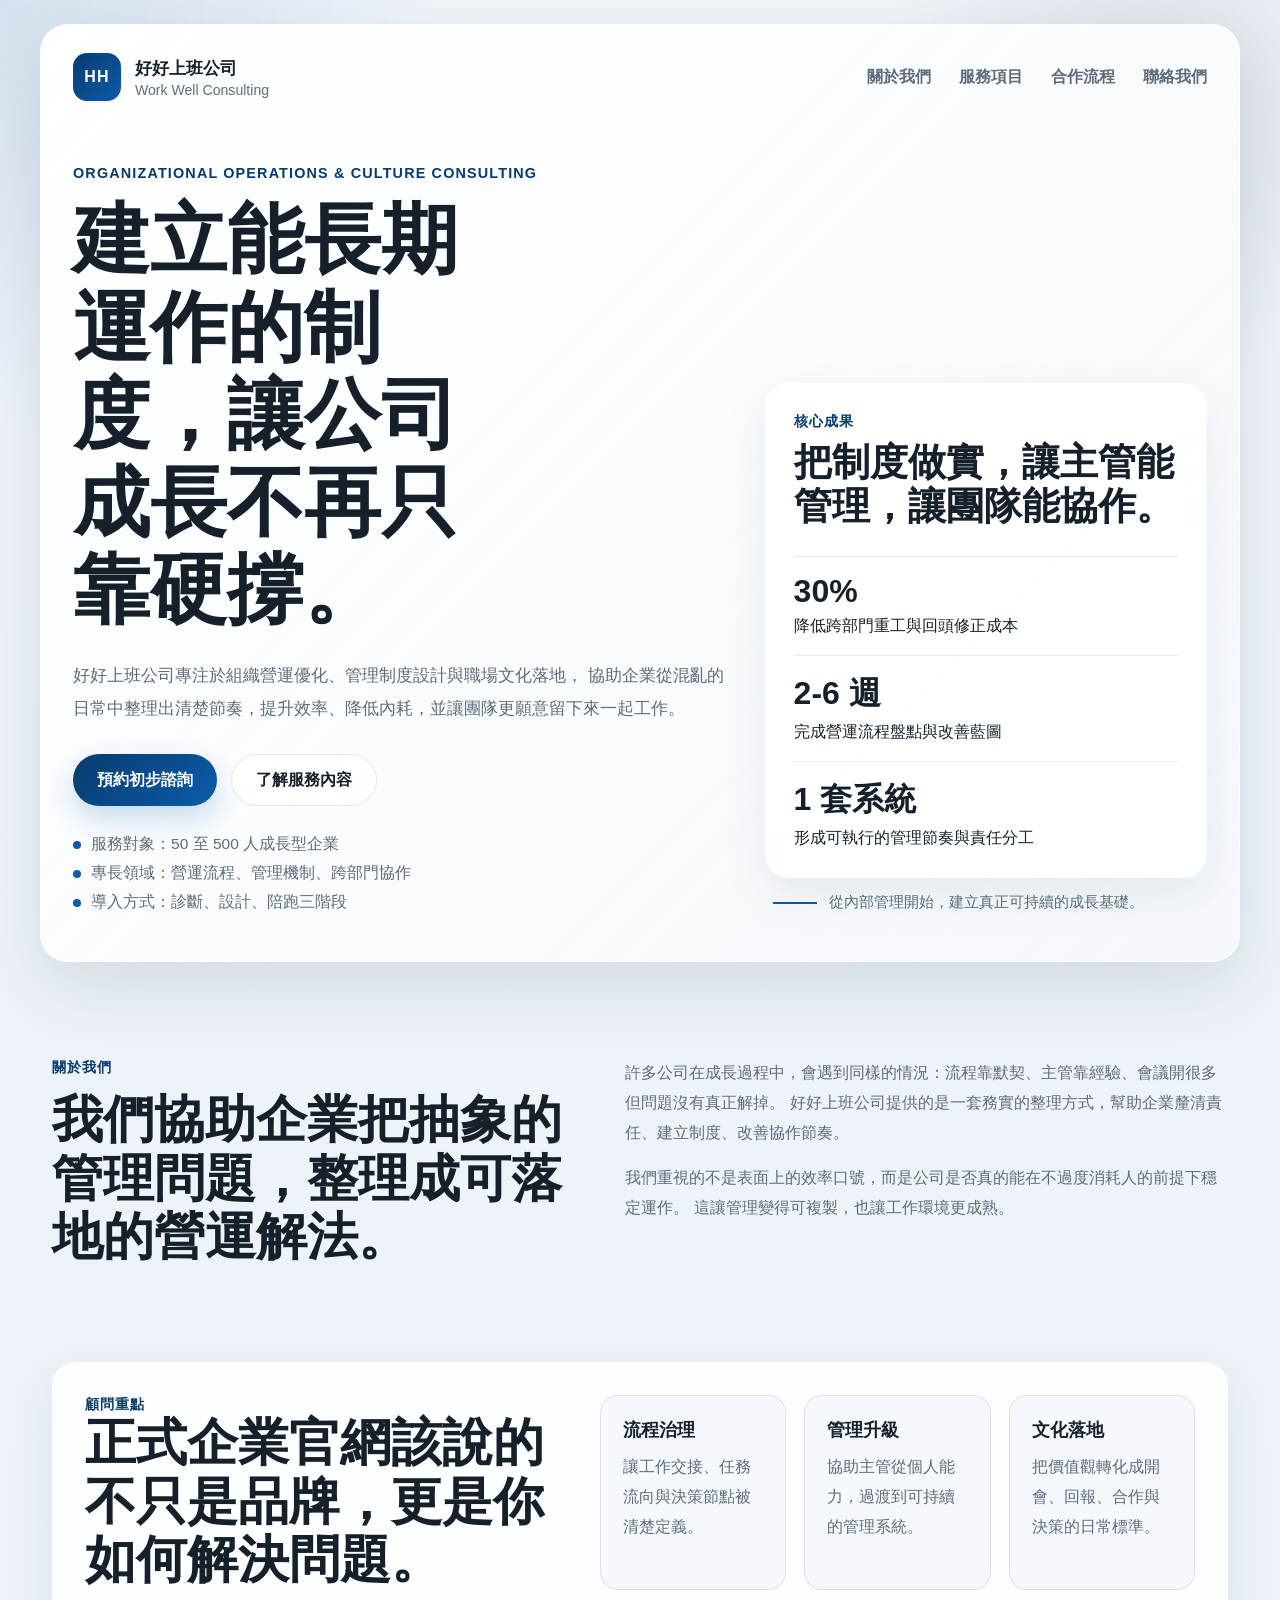
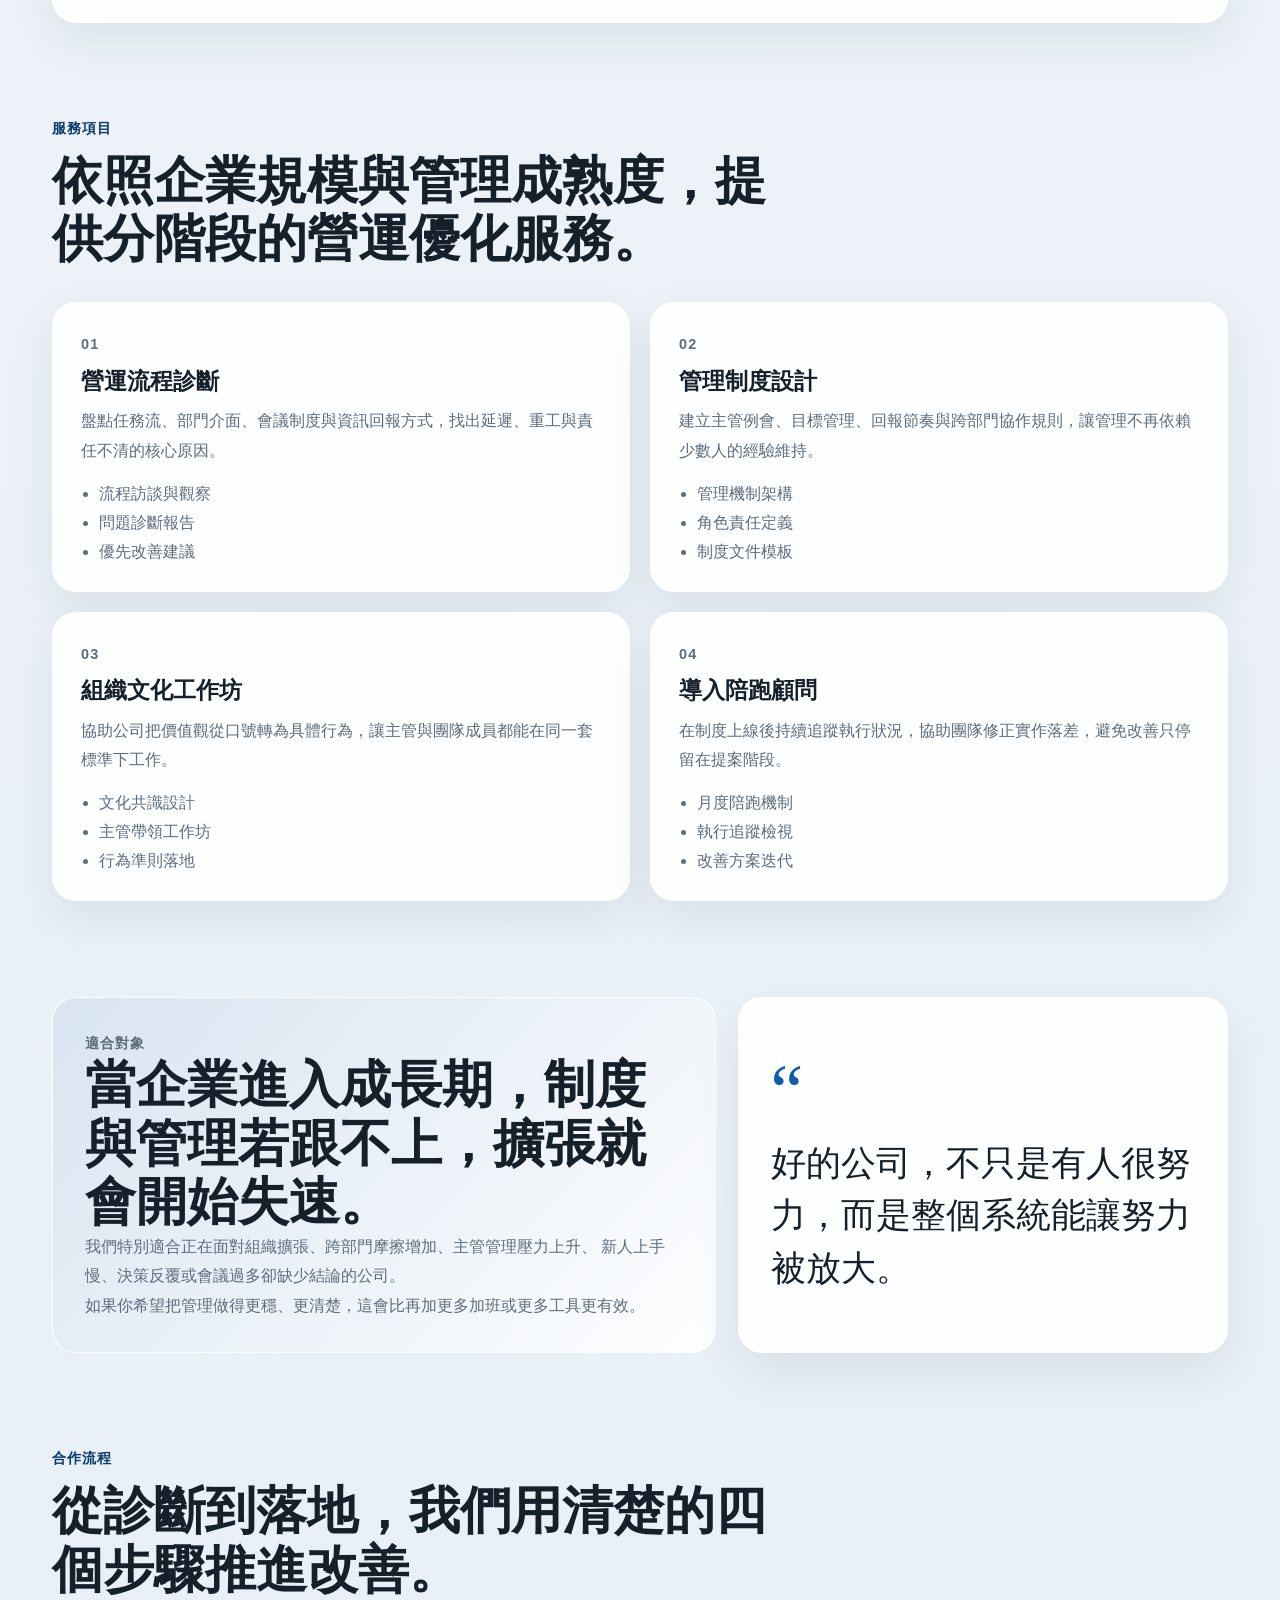
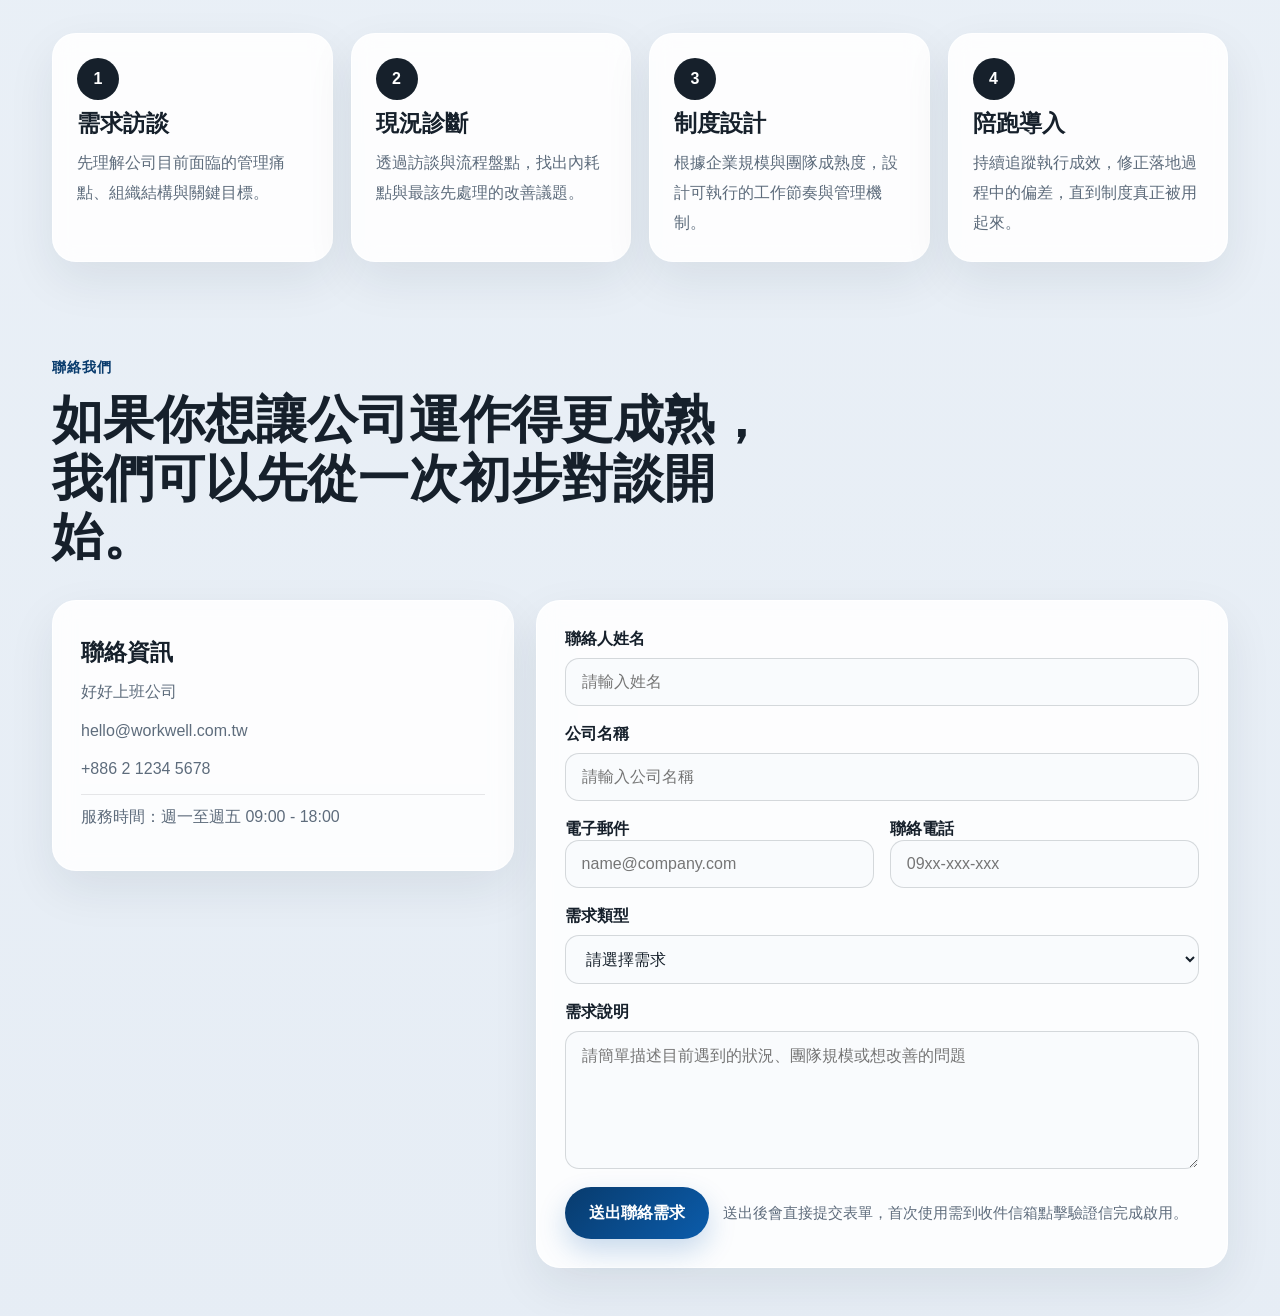
==== commit 4469a558: "Connect contact form to FormSubmit" ====
--- a/index.html
+++ b/index.html
@@ -229,7 +229,16 @@
             <p class="contact-note">服務時間：週一至週五 09:00 - 18:00</p>
           </div>
 
-          <form class="contact-form reveal" id="contact-form">
+          <form
+            class="contact-form reveal"
+            id="contact-form"
+            action="https://formsubmit.co/ggggyyyy@hotmail.com"
+            method="POST"
+          >
+            <input type="hidden" name="_subject" value="官網聯絡需求｜好好上班公司">
+            <input type="hidden" name="_captcha" value="false">
+            <input type="hidden" name="_template" value="table">
+            <input type="hidden" name="_next" value="https://curtisychuang-cpu.github.io/workwell-company-site/thank-you.html">
             <div class="form-row">
               <label for="name">聯絡人姓名</label>
               <input id="name" name="name" type="text" placeholder="請輸入姓名" required>
@@ -270,7 +279,7 @@
             </div>
             <div class="form-actions">
               <button class="button button-primary" type="submit">送出聯絡需求</button>
-              <p id="form-status">送出後會開啟你的 Email 草稿，方便你立即寄出。</p>
+              <p id="form-status">送出後會直接提交表單，首次使用需到收件信箱點擊驗證信完成啟用。</p>
             </div>
           </form>
         </div>
--- a/styles.css
+++ b/styles.css
@@ -506,6 +506,22 @@
   gap: 18px;
 }
 
+.thank-you-shell {
+  min-height: calc(100vh - 72px);
+  display: grid;
+  place-items: center;
+}
+
+.thank-you-card {
+  max-width: 760px;
+  padding: 40px;
+  border: 1px solid rgba(255, 255, 255, 0.8);
+  border-radius: 24px;
+  background: var(--surface);
+  box-shadow: 0 18px 48px rgba(18, 37, 55, 0.08);
+  text-align: center;
+}
+
 .form-row {
   display: grid;
   gap: 8px;
@@ -627,6 +643,10 @@
     padding: 22px;
   }
 
+  .thank-you-card {
+    padding: 24px;
+  }
+
   .two-up {
     grid-template-columns: 1fr;
   }
